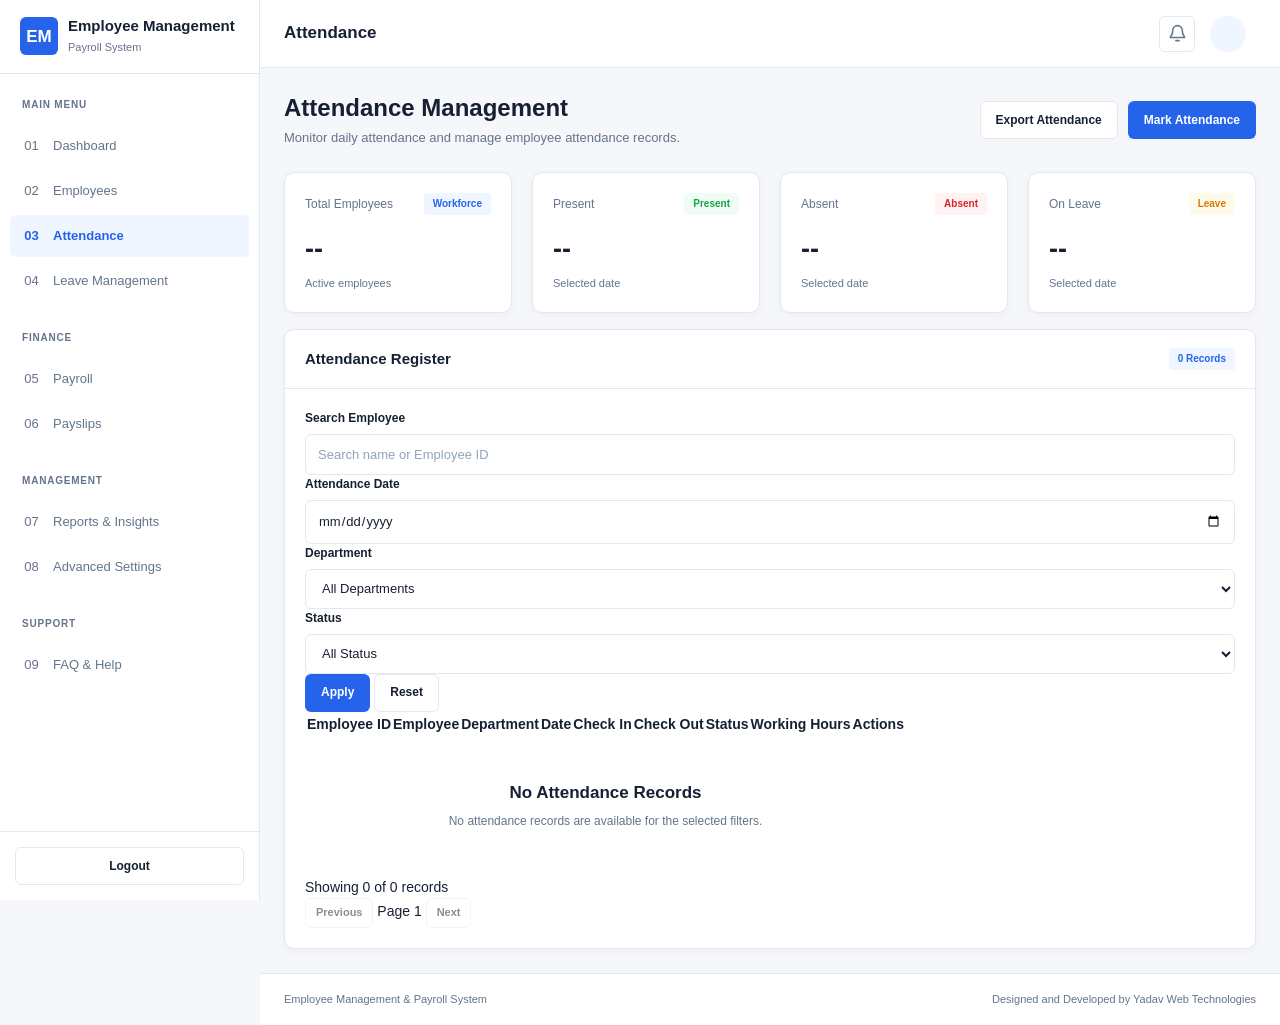
==== attendance.html @ d62b78e9 "Add attendance.html for Attendance Management page This file contains the HTML structure for the Att" ====
<!DOCTYPE html>
<html lang="en">

<head>
    <meta charset="UTF-8">

    <meta name="viewport"
          content="width=device-width, initial-scale=1.0">

    <meta name="robots" content="noindex, nofollow">

    <title>Attendance | Employee Management & Payroll System</title>

    <!-- Universal Stylesheets -->
    <link rel="stylesheet" href="css/style.css">
    <link rel="stylesheet" href="css/table.css">
    <link rel="stylesheet" href="css/filter.css">

    <!-- External Scripts -->
    <script src="js/script.js" defer></script>
    <script src="js/attendance.js" defer></script>

</head>

<body class="app-layout"
      data-page="attendance"
      data-module="attendance">

    <!-- MOBILE SIDEBAR BACKDROP -->

    <div class="sidebar-backdrop"
         id="sidebarBackdrop"
         aria-hidden="true">
    </div>

    <!-- UNIVERSAL SIDEBAR -->

    <aside class="sidebar" id="appSidebar">

        <div class="sidebar-header">

            <a href="dashboard.html" class="sidebar-brand">

                <div class="brand-logo">EM</div>

                <div class="brand-text">
                    <h2>Employee Management</h2>
                    <span>Payroll System</span>
                </div>

            </a>

        </div>

        <nav class="sidebar-body" aria-label="Main Navigation">

            <div class="nav-section">

                <div class="nav-title">Main Menu</div>

                <a href="dashboard.html" class="nav-link">
                    <span class="nav-icon">01</span>
                    <span class="nav-label">Dashboard</span>
                </a>

                <a href="employees.html" class="nav-link">
                    <span class="nav-icon">02</span>
                    <span class="nav-label">Employees</span>
                </a>

                <a href="attendance.html"
                   class="nav-link active"
                   aria-current="page">

                    <span class="nav-icon">03</span>
                    <span class="nav-label">Attendance</span>

                </a>

                <a href="leave.html" class="nav-link">
                    <span class="nav-icon">04</span>
                    <span class="nav-label">Leave Management</span>
                </a>

            </div>

            <div class="nav-section">

                <div class="nav-title">Finance</div>

                <a href="payroll.html" class="nav-link">
                    <span class="nav-icon">05</span>
                    <span class="nav-label">Payroll</span>
                </a>

                <a href="payslips.html" class="nav-link">
                    <span class="nav-icon">06</span>
                    <span class="nav-label">Payslips</span>
                </a>

            </div>

            <div class="nav-section">

                <div class="nav-title">Management</div>

                <a href="reports.html" class="nav-link">
                    <span class="nav-icon">07</span>
                    <span class="nav-label">Reports & Insights</span>
                </a>

                <a href="settings.html" class="nav-link">
                    <span class="nav-icon">08</span>
                    <span class="nav-label">Advanced Settings</span>
                </a>

            </div>

            <div class="nav-section">

                <div class="nav-title">Support</div>

                <a href="faq.html" class="nav-link">
                    <span class="nav-icon">09</span>
                    <span class="nav-label">FAQ & Help</span>
                </a>

            </div>

        </nav>

        <div class="sidebar-footer">

            <button type="button"
                    class="btn btn-secondary btn-block"
                    id="logoutButton">

                Logout

            </button>

        </div>

    </aside>

    <!-- MAIN APPLICATION -->

    <div class="main-wrapper">

        <!-- UNIVERSAL HEADER -->

        <header class="top-header">

            <div class="header-left">

                <button type="button"
                        class="header-action menu-toggle"
                        id="menuToggle"
                        aria-label="Toggle navigation"
                        aria-controls="appSidebar"
                        aria-expanded="false">

                    <svg xmlns="http://www.w3.org/2000/svg"
                         width="24"
                         height="24"
                         viewBox="0 0 24 24"
                         fill="none"
                         stroke="currentColor"
                         stroke-width="2"
                         stroke-linecap="round"
                         stroke-linejoin="round"
                         aria-hidden="true">

                        <line x1="4" y1="6" x2="20" y2="6"></line>
                        <line x1="4" y1="12" x2="20" y2="12"></line>
                        <line x1="4" y1="18" x2="20" y2="18"></line>

                    </svg>

                </button>

                <h1 class="header-title">Attendance</h1>

            </div>

            <div class="header-right">

                <button type="button"
                        class="header-action"
                        id="notificationButton"
                        aria-label="Notifications">

                    <svg xmlns="http://www.w3.org/2000/svg"
                         width="24"
                         height="24"
                         viewBox="0 0 24 24"
                         fill="none"
                         stroke="currentColor"
                         stroke-width="2"
                         stroke-linecap="round"
                         stroke-linejoin="round"
                         aria-hidden="true">

                        <path d="M18 8a6 6 0 0 0-12 0c0 7-3 7-3 9h18c0-2-3-2-3-9"></path>
                        <path d="M10 21h4"></path>

                    </svg>

                </button>

                <div class="user-menu">

                    <div class="user-avatar"
                         id="headerUserAvatar"
                         aria-hidden="true">
                    </div>

                    <div class="user-details">

                        <strong id="headerUserName"></strong>

                        <small id="headerUserRole"></small>

                    </div>

                </div>

            </div>

        </header>

        <!-- MAIN CONTENT -->

        <main class="main-content">

            <div class="container-fluid">

                <!-- PAGE HEADING -->

                <div class="page-heading">

                    <div>

                        <h1>Attendance Management</h1>

                        <p>
                            Monitor daily attendance and manage
                            employee attendance records.
                        </p>

                    </div>

                    <div class="page-actions">

                        <button type="button"
                                class="btn btn-secondary"
                                id="exportAttendance">

                            Export Attendance

                        </button>

                        <button type="button"
                                class="btn btn-primary"
                                id="markAttendanceButton">

                            Mark Attendance

                        </button>

                    </div>

                </div>

                <!-- ATTENDANCE STATISTICS -->

                <section class="grid grid-4 mb-2"
                         aria-label="Attendance Statistics">

                    <article class="card stat-card">

                        <div class="stat-top">

                            <span class="stat-label">
                                Total Employees
                            </span>

                            <span class="badge badge-primary">
                                Workforce
                            </span>

                        </div>

                        <div class="stat-value"
                             id="attendanceTotalEmployees">
                            --
                        </div>

                        <p class="stat-description">
                            Active employees
                        </p>

                    </article>

                    <article class="card stat-card">

                        <div class="stat-top">

                            <span class="stat-label">
                                Present
                            </span>

                            <span class="badge badge-success">
                                Present
                            </span>

                        </div>

                        <div class="stat-value"
                             id="attendancePresent">
                            --
                        </div>

                        <p class="stat-description">
                            Selected date
                        </p>

                    </article>

                    <article class="card stat-card">

                        <div class="stat-top">

                            <span class="stat-label">
                                Absent
                            </span>

                            <span class="badge badge-danger">
                                Absent
                            </span>

                        </div>

                        <div class="stat-value"
                             id="attendanceAbsent">
                            --
                        </div>

                        <p class="stat-description">
                            Selected date
                        </p>

                    </article>

                    <article class="card stat-card">

                        <div class="stat-top">

                            <span class="stat-label">
                                On Leave
                            </span>

                            <span class="badge badge-warning">
                                Leave
                            </span>

                        </div>

                        <div class="stat-value"
                             id="attendanceOnLeave">
                            --
                        </div>

                        <p class="stat-description">
                            Selected date
                        </p>

                    </article>

                </section>

                <!-- ATTENDANCE DIRECTORY -->

                <section class="card"
                         aria-labelledby="attendanceListTitle">

                    <div class="card-header">

                        <h3 id="attendanceListTitle">
                            Attendance Register
                        </h3>

                        <span class="badge badge-primary"
                              id="attendanceRecordCount">
                            0 Records
                        </span>

                    </div>

                    <div class="card-body">

                        <!-- SEARCH AND FILTERS -->

                        <form id="attendanceFilterForm"
                              class="filter-bar"
                              role="search">

                            <div class="filter-search">

                                <label for="attendanceSearch"
                                       class="form-label">

                                    Search Employee

                                </label>

                                <input type="search"
                                       id="attendanceSearch"
                                       name="search"
                                       class="form-control"
                                       placeholder="Search name or Employee ID"
                                       autocomplete="off">

                            </div>

                            <div class="filter-item">

                                <label for="attendanceDate"
                                       class="form-label">

                                    Attendance Date

                                </label>

                                <input type="date"
                                       id="attendanceDate"
                                       name="date"
                                       class="form-control"
                                       required>

                            </div>

                            <div class="filter-item">

                                <label for="attendanceDepartment"
                                       class="form-label">

                                    Department

                                </label>

                                <select id="attendanceDepartment"
                                        name="department"
                                        class="form-control">

                                    <option value="">
                                        All Departments
                                    </option>

                                </select>

                            </div>

                            <div class="filter-item">

                                <label for="attendanceStatus"
                                       class="form-label">

                                    Status

                                </label>

                                <select id="attendanceStatus"
                                        name="status"
                                        class="form-control">

                                    <option value="">All Status</option>
                                    <option value="present">Present</option>
                                    <option value="absent">Absent</option>
                                    <option value="half_day">Half Day</option>
                                    <option value="leave">On Leave</option>
                                    <option value="holiday">Holiday</option>
                                    <option value="unmarked">Not Marked</option>

                                </select>

                            </div>

                            <div class="filter-actions">

                                <button type="submit"
                                        class="btn btn-primary"
                                        id="applyAttendanceFilters">

                                    Apply

                                </button>

                                <button type="reset"
                                        class="btn btn-secondary"
                                        id="resetAttendanceFilters">

                                    Reset

                                </button>

                            </div>

                        </form>

                        <!-- DATABASE STATUS -->

                        <div id="attendanceLoading"
                             class="empty-state"
                             role="status"
                             aria-live="polite"
                             hidden>

                            <div class="loading-spinner"></div>

                            <p class="mt-2">
                                Loading attendance records...
                            </p>

                        </div>

                        <div id="attendanceError"
                             class="empty-state"
                             role="alert"
                             hidden>

                            <h3>Unable to Load Attendance</h3>

                            <p id="attendanceErrorMessage">
                                Attendance records could not be retrieved.
                            </p>

                            <button type="button"
                                    class="btn btn-secondary mt-2"
                                    id="retryAttendance">

                                Try Again

                            </button>

                        </div>

                        <!-- ATTENDANCE TABLE -->

                        <div class="table-responsive"
                             id="attendanceTableContainer">

                            <table class="data-table"
                                   id="attendanceTable">

                                <thead>

                                    <tr>

                                        <th scope="col">
                                            Employee ID
                                        </th>

                                        <th scope="col">
                                            Employee
                                        </th>

                                        <th scope="col">
                                            Department
                                        </th>

                                        <th scope="col">
                                            Date
                                        </th>

                                        <th scope="col">
                                            Check In
                                        </th>

                                        <th scope="col">
                                            Check Out
                                        </th>

                                        <th scope="col">
                                            Status
                                        </th>

                                        <th scope="col">
                                            Working Hours
                                        </th>

                                        <th scope="col">
                                            Actions
                                        </th>

                                    </tr>

                                </thead>

                                <!-- Firebase records will populate here -->

                                <tbody id="attendanceTableBody">

                                    <tr id="attendanceEmptyRow">

                                        <td colspan="9">

                                            <div class="empty-state">

                                                <h3>No Attendance Records</h3>

                                                <p>
                                                    No attendance records
                                                    are available for the
                                                    selected filters.
                                                </p>

                                            </div>

                                        </td>

                                    </tr>

                                </tbody>

                            </table>

                        </div>

                        <!-- PAGINATION -->

                        <div class="table-pagination"
                             id="attendancePagination">

                            <span id="attendancePaginationInfo">
                                Showing 0 of 0 records
                            </span>

                            <div class="pagination-actions">

                                <button type="button"
                                        class="btn btn-secondary btn-sm"
                                        id="attendancePrevPage"
                                        disabled>

                                    Previous

                                </button>

                                <span id="attendanceCurrentPage">
                                    Page 1
                                </span>

                                <button type="button"
                                        class="btn btn-secondary btn-sm"
                                        id="attendanceNextPage"
                                        disabled>

                                    Next

                                </button>

                            </div>

                        </div>

                    </div>

                </section>

            </div>

        </main>

        <!-- UNIVERSAL FOOTER -->

        <footer class="app-footer">

            <span>
                Employee Management & Payroll System
            </span>

            <span>
                Designed and Developed by Yadav Web Technologies
            </span>

        </footer>

    </div>

    <!-- MARK / EDIT ATTENDANCE OVERLAY -->

    <div class="modal-backdrop"
         id="attendanceFormBackdrop"
         hidden>

        <section class="modal modal-lg"
                 role="dialog"
                 aria-modal="true"
                 aria-labelledby="attendanceFormTitle">

            <div class="modal-header">

                <h2 id="attendanceFormTitle">
                    Mark Attendance
                </h2>

                <button type="button"
                        class="modal-close"
                        id="closeAttendanceForm"
                        aria-label="Close attendance form">

                    &times;

                </button>

            </div>

            <form id="attendanceForm">

                <div class="modal-body">

                    <input type="hidden"
                           id="attendanceRecordId"
                           name="recordId">

                    <h3 class="mb-2">
                        Attendance Information
                    </h3>

                    <div class="grid grid-2">

                        <div class="form-group">

                            <label for="attendanceEmployee"
                                   class="form-label">

                                Select Employee

                            </label>

                            <select id="attendanceEmployee"
                                    name="employeeId"
                                    class="form-control"
                                    required>

                                <option value="" selected disabled>
                                    Select Employee
                                </option>

                                <!-- Loaded from Firebase -->

                            </select>

                        </div>

                        <div class="form-group">

                            <label for="attendanceEntryDate"
                                   class="form-label">

                                Date

                            </label>

                            <input type="date"
                                   id="attendanceEntryDate"
                                   name="attendanceDate"
                                   class="form-control"
                                   required>

                        </div>

                        <div class="form-group">

                            <label for="attendanceEntryStatus"
                                   class="form-label">

                                Attendance Status

                            </label>

                            <select id="attendanceEntryStatus"
                                    name="status"
                                    class="form-control"
                                    required>

                                <option value="" selected disabled>
                                    Select Status
                                </option>

                                <option value="present">Present</option>
                                <option value="absent">Absent</option>
                                <option value="half_day">Half Day</option>
                                <option value="leave">On Leave</option>
                                <option value="holiday">Holiday</option>

                            </select>

                        </div>

                        <div class="form-group">

                            <label for="attendanceCheckIn"
                                   class="form-label">

                                Check In

                            </label>

                            <input type="time"
                                   id="attendanceCheckIn"
                                   name="checkIn"
                                   class="form-control">

                        </div>

                        <div class="form-group">

                            <label for="attendanceCheckOut"
                                   class="form-label">

                                Check Out

                            </label>

                            <input type="time"
                                   id="attendanceCheckOut"
                                   name="checkOut"
                                   class="form-control">

                        </div>

                        <div class="form-group">

                            <label for="attendanceOvertime"
                                   class="form-label">

                                Approved Overtime (Hours)

                            </label>

                            <input type="number"
                                   id="attendanceOvertime"
                                   name="overtime"
                                   class="form-control"
                                   min="0"
                                   max="24"
                                   step="0.25"
                                   value="0">

                        </div>

                    </div>

                    <div class="form-group">

                        <label for="attendanceRemarks"
                               class="form-label">

                            Remarks

                        </label>

                        <textarea id="attendanceRemarks"
                                  name="remarks"
                                  class="form-control"
                                  maxlength="500"
                                  placeholder="Optional attendance remarks"></textarea>

                    </div>

                    <div id="attendanceFormError"
                         class="form-error"
                         role="alert"
                         aria-live="assertive"
                         hidden>
                    </div>

                </div>

                <div class="modal-footer">

                    <button type="button"
                            class="btn btn-secondary"
                            id="cancelAttendanceForm">

                        Cancel

                    </button>

                    <button type="submit"
                            class="btn btn-primary"
                            id="saveAttendanceButton">

                        Save Attendance

                    </button>

                </div>

            </form>

        </section>

    </div>

    <!-- ATTENDANCE DETAILS OVERLAY -->

    <div class="modal-backdrop"
         id="attendanceDetailsBackdrop"
         hidden>

        <section class="modal modal-lg"
                 role="dialog"
                 aria-modal="true"
                 aria-labelledby="attendanceDetailsTitle">

            <div class="modal-header">

                <h2 id="attendanceDetailsTitle">
                    Attendance Details
                </h2>

                <button type="button"
                        class="modal-close"
                        id="closeAttendanceDetails"
                        aria-label="Close attendance details">

                    &times;

                </button>

            </div>

            <div class="modal-body"
                 id="attendanceDetailsContent">

                <!-- Authorised record details load here -->

            </div>

            <div class="modal-footer">

                <button type="button"
                        class="btn btn-secondary"
                        id="attendanceDetailsCloseButton">

                    Close

                </button>

                <button type="button"
                        class="btn btn-primary"
                        id="editAttendanceButton">

                    Edit Attendance

                </button>

            </div>

        </section>

    </div>

    <!-- UNIVERSAL CONFIRMATION DIALOG -->

    <div class="modal-backdrop"
         id="confirmBackdrop"
         hidden>

        <section class="modal"
                 role="alertdialog"
                 aria-modal="true"
                 aria-labelledby="confirmTitle"
                 aria-describedby="confirmMessage">

            <div class="modal-body confirm-dialog">

                <h2 class="confirm-title"
                    id="confirmTitle">

                    Confirm Action

                </h2>

                <p class="confirm-message"
                   id="confirmMessage">

                    Are you sure you want to continue?

                </p>

                <div class="confirm-actions">

                    <button type="button"
                            class="btn btn-secondary"
                            id="confirmCancel">

                        Cancel

                    </button>

                    <button type="button"
                            class="btn btn-primary"
                            id="confirmProceed">

                        Confirm

                    </button>

                </div>

            </div>

        </section>

    </div>

    <!-- UNIVERSAL NOTIFICATION CONTAINER -->

    <div class="toast-container"
         id="toastContainer"
         role="status"
         aria-live="polite">
    </div>

</body>
</html>
---- css/style.css ----
/* =====================================================
   EMPLOYEE MANAGEMENT & PAYROLL SYSTEM
   FILE: css/style.css
   UNIVERSAL DESIGN SYSTEM
   ===================================================== */

/* 01. DESIGN VARIABLES */

:root {
    --primary: #2563eb;
    --primary-hover: #1d4ed8;
    --primary-light: #eff6ff;

    --background: #f5f7fb;
    --surface: #ffffff;
    --surface-alt: #f8fafc;

    --text: #172033;
    --text-secondary: #64748b;
    --border: #e2e8f0;

    --success: #16a34a;
    --success-light: #f0fdf4;

    --danger: #dc2626;
    --danger-light: #fef2f2;

    --warning: #d97706;
    --warning-light: #fffbeb;

    --info: #0284c7;

    --sidebar-width: 260px;
    --header-height: 68px;
    --footer-height: 52px;

    --radius-sm: 4px;
    --radius: 6px;
    --radius-lg: 10px;

    --shadow: 0 2px 8px rgba(15, 23, 42, 0.04);
    --shadow-lg: 0 12px 35px rgba(15, 23, 42, 0.12);

    --transition: 0.2s ease;

    --font-family: Arial, Helvetica, sans-serif;
}

/* 02. GLOBAL RESET */

* {
    margin: 0;
    padding: 0;
    box-sizing: border-box;
}

html {
    font-size: 14px;
    scroll-behavior: smooth;
}

body {
    font-family: var(--font-family);
    background: var(--background);
    color: var(--text);
    line-height: 1.5;
    min-height: 100vh;
}

body.modal-open {
    overflow: hidden;
}

button,
input,
select,
textarea {
    font: inherit;
}

button {
    cursor: pointer;
}

a {
    color: inherit;
    text-decoration: none;
}

img {
    max-width: 100%;
    display: block;
}

button,
input,
select,
textarea,
a {
    -webkit-tap-highlight-color: transparent;
}

:focus-visible {
    outline: 2px solid var(--primary);
    outline-offset: 3px;
}

[hidden] {
    display: none !important;
}

/* 03. TYPOGRAPHY */

h1,
h2,
h3,
h4,
h5,
h6 {
    line-height: 1.3;
    font-weight: 600;
}

h1 {
    font-size: 24px;
}

h2 {
    font-size: 20px;
}

h3 {
    font-size: 17px;
}

h4 {
    font-size: 15px;
}

p {
    color: var(--text-secondary);
}

.text-muted {
    color: var(--text-secondary);
}

.text-primary {
    color: var(--primary);
}

.text-success {
    color: var(--success);
}

.text-danger {
    color: var(--danger);
}

.text-center {
    text-align: center;
}

.text-right {
    text-align: right;
}

/* 04. APPLICATION LAYOUT */

.app-layout {
    display: flex;
    min-height: 100vh;
    width: 100%;
}

.main-wrapper {
    flex: 1;
    min-width: 0;
    margin-left: var(--sidebar-width);
    display: flex;
    flex-direction: column;
    min-height: 100vh;
}

.main-content {
    flex: 1;
    min-width: 0;
    width: 100%;
    padding: 24px;
}

.container-fluid {
    width: 100%;
    max-width: 1600px;
    margin: 0 auto;
}

/* 05. SIDEBAR */

.sidebar {
    width: var(--sidebar-width);
    height: 100vh;
    background: var(--surface);
    border-right: 1px solid var(--border);

    position: fixed;
    top: 0;
    left: 0;

    display: flex;
    flex-direction: column;

    z-index: 1000;
    transition: transform var(--transition);
}

.sidebar-header {
    min-height: var(--header-height);
    padding: 16px 20px;

    display: flex;
    align-items: center;
    gap: 12px;

    border-bottom: 1px solid var(--border);
}

.sidebar-brand {
    display: flex;
    align-items: center;
    gap: 10px;
    min-width: 0;
}

.brand-logo {
    width: 38px;
    height: 38px;
    flex-shrink: 0;

    background: var(--primary);
    color: #ffffff;

    border-radius: var(--radius);

    display: flex;
    align-items: center;
    justify-content: center;

    font-size: 17px;
    font-weight: 700;
}

.brand-text {
    min-width: 0;
}

.brand-text h2 {
    font-size: 15px;
    overflow-wrap: anywhere;
}

.brand-text span {
    font-size: 11px;
    color: var(--text-secondary);
}

.sidebar-body {
    flex: 1;
    overflow-y: auto;
    padding: 15px 10px;
}

.nav-section {
    margin-bottom: 20px;
}

.nav-title {
    padding: 8px 12px;
    margin-bottom: 5px;

    font-size: 10px;
    font-weight: 700;

    text-transform: uppercase;
    letter-spacing: 0.8px;

    color: var(--text-secondary);
}

.nav-link {
    width: 100%;
    min-height: 42px;

    display: flex;
    align-items: center;
    gap: 12px;

    padding: 10px 12px;
    margin-bottom: 3px;

    color: var(--text-secondary);
    border-radius: var(--radius);

    font-size: 13px;
    font-weight: 500;

    transition: background var(--transition),
                color var(--transition);
}

.nav-link:hover {
    background: var(--surface-alt);
    color: var(--text);
}

.nav-link.active {
    background: var(--primary-light);
    color: var(--primary);
    font-weight: 600;
}

.nav-icon {
    width: 19px;
    height: 19px;
    flex-shrink: 0;

    display: flex;
    align-items: center;
    justify-content: center;
}

.nav-icon svg {
    width: 19px;
    height: 19px;
}

.nav-label {
    flex: 1;
}

.sidebar-footer {
    padding: 15px;
    border-top: 1px solid var(--border);
}

/* 06. TOP HEADER */

.top-header {
    height: var(--header-height);
    min-height: var(--header-height);

    background: var(--surface);
    border-bottom: 1px solid var(--border);

    display: flex;
    align-items: center;
    justify-content: space-between;

    gap: 15px;
    padding: 0 24px;

    position: sticky;
    top: 0;
    z-index: 900;
}

.header-left,
.header-right {
    display: flex;
    align-items: center;
    gap: 15px;
    min-width: 0;
}

.header-title {
    font-size: 17px;
    font-weight: 600;
}

.header-action {
    width: 36px;
    height: 36px;

    border: 1px solid var(--border);
    background: var(--surface);
    border-radius: var(--radius);

    display: inline-flex;
    align-items: center;
    justify-content: center;

    color: var(--text-secondary);
}

.header-action:hover {
    background: var(--surface-alt);
    color: var(--primary);
}

.header-action svg {
    width: 19px;
    height: 19px;
}

.menu-toggle {
    display: none;
}

.user-menu {
    display: flex;
    align-items: center;
    gap: 10px;
    min-width: 0;
}

.user-avatar {
    width: 36px;
    height: 36px;
    flex-shrink: 0;

    background: var(--primary-light);
    color: var(--primary);

    display: flex;
    align-items: center;
    justify-content: center;

    border-radius: 50%;
    font-size: 13px;
    font-weight: 700;

    overflow: hidden;
}

.user-avatar img {
    width: 100%;
    height: 100%;
    object-fit: cover;
}

.user-details {
    min-width: 0;
}

.user-details strong {
    display: block;
    font-size: 12px;
    font-weight: 600;
}

.user-details small {
    display: block;
    font-size: 11px;
    color: var(--text-secondary);
}

/* 07. PAGE HEADING */

.page-heading {
    display: flex;
    align-items: center;
    justify-content: space-between;

    gap: 15px;
    margin-bottom: 24px;
}

.page-heading p {
    margin-top: 5px;
    font-size: 13px;
}

.page-actions {
    display: flex;
    align-items: center;
    flex-wrap: wrap;
    gap: 10px;
}

/* 08. BUTTONS */

.btn {
    min-height: 38px;
    padding: 9px 15px;

    display: inline-flex;
    align-items: center;
    justify-content: center;
    gap: 8px;

    border: 1px solid transparent;
    border-radius: var(--radius);

    font-size: 12px;
    font-weight: 600;
    line-height: 1.2;

    white-space: nowrap;

    transition: background var(--transition),
                border-color var(--transition),
                color var(--transition);
}

.btn svg {
    width: 16px;
    height: 16px;
}

.btn-primary {
    background: var(--primary);
    color: #ffffff;
}

.btn-primary:hover {
    background: var(--primary-hover);
}

.btn-secondary {
    background: var(--surface);
    color: var(--text);
    border-color: var(--border);
}

.btn-secondary:hover {
    background: var(--surface-alt);
}

.btn-danger {
    background: var(--danger);
    color: #ffffff;
}

.btn-danger:hover {
    background: #b91c1c;
}

.btn-success {
    background: var(--success);
    color: #ffffff;
}

.btn-success:hover {
    background: #15803d;
}

.btn-outline-primary {
    background: transparent;
    color: var(--primary);
    border-color: var(--primary);
}

.btn-outline-primary:hover {
    background: var(--primary-light);
}

.btn-sm {
    min-height: 30px;
    padding: 6px 10px;
    font-size: 11px;
}

.btn-lg {
    min-height: 44px;
    padding: 12px 20px;
    font-size: 14px;
}

.btn-block {
    width: 100%;
}

.btn:disabled {
    opacity: 0.5;
    cursor: not-allowed;
}

/* 09. CARDS */

.card {
    background: var(--surface);
    border: 1px solid var(--border);
    border-radius: var(--radius-lg);
    box-shadow: var(--shadow);

    min-width: 0;
}

.card-header {
    padding: 18px 20px;
    border-bottom: 1px solid var(--border);

    display: flex;
    justify-content: space-between;
    align-items: center;

    gap: 12px;
}

.card-header h3 {
    font-size: 15px;
}

.card-body {
    padding: 20px;
    min-width: 0;
}

.card-footer {
    padding: 15px 20px;
    border-top: 1px solid var(--border);
}

/* 10. GRID SYSTEM */

.grid {
    display: grid;
    gap: 20px;
    min-width: 0;
}

.grid-2 {
    grid-template-columns: repeat(2, minmax(0, 1fr));
}

.grid-3 {
    grid-template-columns: repeat(3, minmax(0, 1fr));
}

.grid-4 {
    grid-template-columns: repeat(4, minmax(0, 1fr));
}

/* 11. DASHBOARD STATISTICS */

.stat-card {
    padding: 20px;
}

.stat-top {
    display: flex;
    align-items: center;
    justify-content: space-between;
    gap: 12px;
}

.stat-label {
    font-size: 12px;
    color: var(--text-secondary);
}

.stat-icon {
    width: 42px;
    height: 42px;

    display: flex;
    align-items: center;
    justify-content: center;

    background: var(--primary-light);
    color: var(--primary);

    border-radius: var(--radius);
}

.stat-icon svg {
    width: 21px;
    height: 21px;
}

.stat-value {
    margin-top: 14px;
    font-size: 27px;
    font-weight: 700;
    overflow-wrap: anywhere;
}

.stat-description {
    margin-top: 6px;
    font-size: 11px;
    color: var(--text-secondary);
}

/* 12. FORMS */

.form-group {
    margin-bottom: 18px;
    min-width: 0;
}

.form-label {
    display: block;
    margin-bottom: 7px;

    font-size: 12px;
    font-weight: 600;
}

.form-control {
    width: 100%;
    min-width: 0;
    min-height: 40px;

    padding: 10px 12px;

    background: var(--surface);
    border: 1px solid var(--border);
    border-radius: var(--radius);

    color: var(--text);
    font-size: 13px;

    outline: none;
    transition: border-color var(--transition);
}

.form-control:focus {
    border-color: var(--primary);
}

.form-control:disabled {
    background: var(--surface-alt);
    cursor: not-allowed;
}

textarea.form-control {
    min-height: 100px;
    resize: vertical;
}

.form-control::placeholder {
    color: #94a3b8;
}

.form-help {
    display: block;
    margin-top: 6px;
    font-size: 11px;
    color: var(--text-secondary);
}

.form-error {
    display: block;
    margin-top: 6px;
    font-size: 11px;
    color: var(--danger);
}

.form-actions {
    display: flex;
    align-items: center;
    justify-content: flex-end;
    gap: 10px;
    flex-wrap: wrap;
    margin-top: 20px;
}

.checkbox-group {
    display: flex;
    align-items: center;
    gap: 8px;
    font-size: 12px;
}

.checkbox-group input {
    accent-color: var(--primary);
}

/* 13. BADGES */

.badge {
    display: inline-flex;
    align-items: center;
    justify-content: center;

    padding: 4px 9px;
    border-radius: var(--radius-sm);

    font-size: 10px;
    font-weight: 600;
    line-height: 1.4;
}

.badge-success {
    background: var(--success-light);
    color: var(--success);
}

.badge-danger {
    background: var(--danger-light);
    color: var(--danger);
}

.badge-warning {
    background: var(--warning-light);
    color: var(--warning);
}

.badge-primary {
    background: var(--primary-light);
    color: var(--primary);
}

/* 14. LOGIN PAGE */

.login-page {
    min-height: 100vh;
    min-height: 100dvh;

    display: flex;
    align-items: center;
    justify-content: center;

    padding: 24px;
    background: var(--background);
}

.login-container {
    width: 100%;
    max-width: 430px;
}

.login-card {
    padding: 32px;
    background: var(--surface);

    border: 1px solid var(--border);
    border-radius: var(--radius-lg);

    box-shadow: var(--shadow-lg);
}

.login-brand {
    display: flex;
    flex-direction: column;
    align-items: center;

    text-align: center;
    margin-bottom: 28px;
}

.login-brand .brand-logo {
    width: 52px;
    height: 52px;

    margin-bottom: 15px;
    font-size: 22px;
}

.login-brand h1 {
    font-size: 21px;
}

.login-brand p {
    margin-top: 7px;
    font-size: 12px;
}

.login-footer {
    margin-top: 20px;
    text-align: center;

    font-size: 11px;
    color: var(--text-secondary);
}

/* 15. MODAL AND OVERLAY SYSTEM */

.modal-backdrop {
    position: fixed;
    inset: 0;

    background: rgba(15, 23, 42, 0.65);

    display: flex;
    align-items: center;
    justify-content: center;

    padding: 20px;
    z-index: 2000;
}

.modal {
    width: 100%;
    max-width: 520px;
    max-height: calc(100dvh - 40px);

    display: flex;
    flex-direction: column;

    background: var(--surface);
    border-radius: var(--radius-lg);

    box-shadow: var(--shadow-lg);
    overflow: hidden;
}

.modal-lg {
    max-width: 850px;
}

.modal-xl {
    max-width: 1100px;
}

.modal-header {
    padding: 18px 22px;

    display: flex;
    align-items: center;
    justify-content: space-between;
    gap: 15px;

    border-bottom: 1px solid var(--border);
}

.modal-header h2 {
    font-size: 17px;
}

.modal-body {
    padding: 22px;
    overflow-y: auto;
    flex: 1;
    min-height: 0;
}

.modal-footer {
    padding: 15px 22px;
    border-top: 1px solid var(--border);

    display: flex;
    align-items: center;
    justify-content: flex-end;
    flex-wrap: wrap;
    gap: 10px;
}

.modal-close {
    width: 32px;
    height: 32px;

    background: transparent;
    border: 1px solid var(--border);
    border-radius: var(--radius);

    display: flex;
    align-items: center;
    justify-content: center;

    font-size: 20px;
    color: var(--text-secondary);
}

/* 16. FULL-PAGE VIEW */

.fullpage-view {
    position: fixed;
    inset: 0;

    background: var(--background);
    z-index: 2100;

    display: flex;
    flex-direction: column;

    overflow: hidden;
}

.fullpage-header {
    min-height: var(--header-height);
    padding: 15px 24px;

    display: flex;
    align-items: center;
    justify-content: space-between;

    gap: 15px;

    background: var(--surface);
    border-bottom: 1px solid var(--border);
}

.fullpage-body {
    flex: 1;
    min-height: 0;
    overflow-y: auto;
    padding: 24px;
}

.fullpage-container {
    width: 100%;
    max-width: 1100px;
    margin: 0 auto;
}

/* 17. CONFIRMATION DIALOG */

.confirm-dialog {
    text-align: center;
}

.confirm-title {
    font-size: 18px;
    margin-bottom: 10px;
}

.confirm-message {
    font-size: 13px;
    line-height: 1.7;
}

.confirm-actions {
    display: flex;
    align-items: center;
    justify-content: center;
    gap: 10px;

    margin-top: 24px;
}

/* 18. NOTIFICATIONS */

.toast-container {
    position: fixed;
    top: 85px;
    right: 20px;

    width: min(350px, calc(100vw - 40px));

    display: flex;
    flex-direction: column;
    gap: 10px;

    z-index: 3000;
    pointer-events: none;
}

.toast {
    padding: 14px 16px;

    background: var(--surface);
    border: 1px solid var(--border);
    border-left: 4px solid var(--primary);

    border-radius: var(--radius);
    box-shadow: var(--shadow-lg);

    font-size: 12px;
    pointer-events: auto;
}

.toast-success {
    border-left-color: var(--success);
}

.toast-danger {
    border-left-color: var(--danger);
}

.toast-warning {
    border-left-color: var(--warning);
}

/* 19. EMPTY AND LOADING STATES */

.empty-state {
    padding: 45px 20px;
    text-align: center;
}

.empty-state h3 {
    margin-bottom: 8px;
}

.empty-state p {
    font-size: 12px;
}

.loading-spinner {
    width: 30px;
    height: 30px;

    border: 3px solid var(--border);
    border-top-color: var(--primary);

    border-radius: 50%;
    animation: spin 0.7s linear infinite;
}

@keyframes spin {
    to {
        transform: rotate(360deg);
    }
}

/* 20. FOOTER */

.app-footer {
    min-height: var(--footer-height);

    padding: 15px 24px;

    display: flex;
    align-items: center;
    justify-content: space-between;

    flex-wrap: wrap;
    gap: 10px;

    background: var(--surface);
    border-top: 1px solid var(--border);

    font-size: 11px;
    color: var(--text-secondary);
}

/* 21. UTILITY CLASSES */

.d-flex {
    display: flex;
}

.align-center {
    align-items: center;
}

.justify-between {
    justify-content: space-between;
}

.flex-wrap {
    flex-wrap: wrap;
}

.w-100 {
    width: 100%;
}

.mt-1 {
    margin-top: 8px;
}

.mt-2 {
    margin-top: 16px;
}

.mb-1 {
    margin-bottom: 8px;
}

.mb-2 {
    margin-bottom: 16px;
}

.gap-1 {
    gap: 8px;
}

.gap-2 {
    gap: 16px;
}

/* 22. MOBILE SIDEBAR BACKDROP */

.sidebar-backdrop {
    display: none;
}

/* 23. RESPONSIVE DESIGN */

/* Tablets and smaller laptops */

@media (max-width: 1100px) {

    .grid-4 {
        grid-template-columns: repeat(2, minmax(0, 1fr));
    }

    .grid-3 {
        grid-template-columns: repeat(2, minmax(0, 1fr));
    }

}

/* Tablets and mobile */

@media (max-width: 900px) {

    .sidebar {
        transform: translateX(-100%);
    }

    .sidebar.open {
        transform: translateX(0);
    }

    .main-wrapper {
        margin-left: 0;
    }

    .menu-toggle {
        display: inline-flex;
    }

    .sidebar-backdrop.active {
        display: block;

        position: fixed;
        inset: 0;

        background: rgba(15, 23, 42, 0.5);
        z-index: 950;
    }

    .main-content {
        padding: 20px;
    }

}

/* Mobile devices */

@media (max-width: 600px) {

    html {
        font-size: 13px;
    }

    h1 {
        font-size: 20px;
    }

    h2 {
        font-size: 18px;
    }

    .top-header {
        padding: 0 15px;
        gap: 8px;
    }

    .header-left,
    .header-right {
        gap: 8px;
    }

    .header-title {
        font-size: 14px;
    }

    .user-details {
        display: none;
    }

    .main-content {
        padding: 15px;
    }

    .page-heading {
        flex-direction: column;
        align-items: flex-start;
    }

    .page-actions {
        width: 100%;
    }

    .grid-2,
    .grid-3,
    .grid-4 {
        grid-template-columns: minmax(0, 1fr);
        gap: 15px;
    }

    .card-header,
    .card-body {
        padding: 15px;
    }

    .card-header {
        flex-wrap: wrap;
    }

    .stat-value {
        font-size: 24px;
    }

    .login-page {
        padding: 15px;
    }

    .login-card {
        padding: 24px 18px;
    }

    .modal-backdrop {
        padding: 10px;
    }

    .modal {
        max-height: calc(100dvh - 20px);
    }

    .modal-header,
    .modal-body,
    .modal-footer {
        padding: 15px;
    }

    .fullpage-header {
        padding: 12px 15px;
    }

    .fullpage-body {
        padding: 15px;
    }

    .app-footer {
        padding: 15px;
        justify-content: center;
        text-align: center;
    }

    .form-actions .btn {
        flex: 1;
    }

    .toast-container {
        top: 75px;
        right: 10px;
        width: calc(100vw - 20px);
    }

}

/* 24. ACCESSIBILITY */

@media (prefers-reduced-motion: reduce) {

    *,
    *::before,
    *::after {
        scroll-behavior: auto !important;
        animation-duration: 0.01ms !important;
        transition-duration: 0.01ms !important;
    }

}

/* 25. PRINT SUPPORT */

@media print {

    .sidebar,
    .top-header,
    .app-footer,
    .page-actions,
    .modal-close,
    .fullpage-header,
    .no-print {
        display: none !important;
    }

    body {
        background: #ffffff;
    }

    .main-wrapper {
        margin: 0;
    }

    .main-content {
        padding: 0;
    }

    .card {
        box-shadow: none;
    }

    .fullpage-view {
        position: static;
        overflow: visible;
    }

    .fullpage-body {
        padding: 0;
        overflow: visible;
    }

}
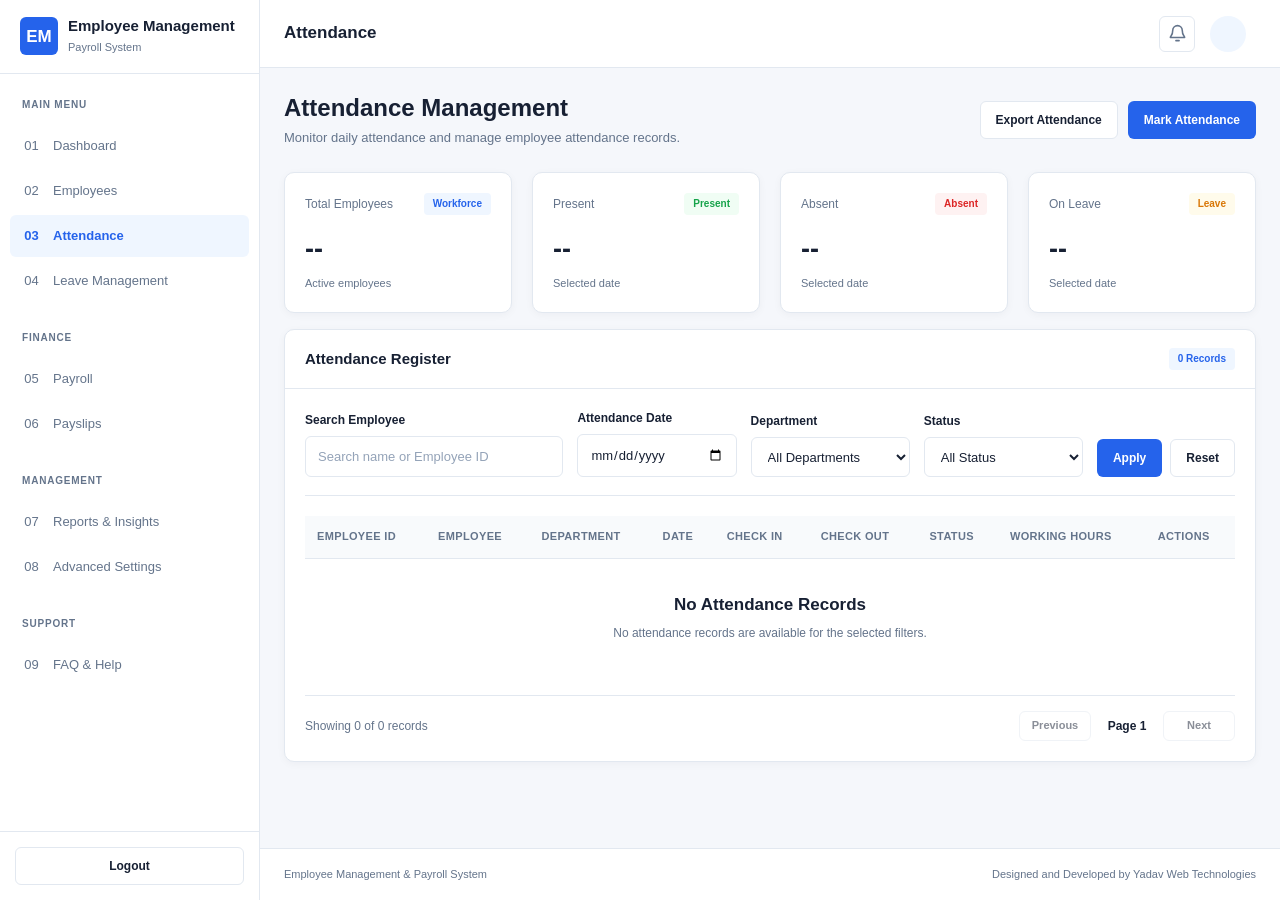
==== commit 5df32a04: "Update script references in attendance.html Removed old script references and added new scripts for " ====
--- a/attendance.html
+++ b/attendance.html
@@ -17,8 +17,13 @@
     <link rel="stylesheet" href="css/filter.css">
 
     <!-- External Scripts -->
-    <script src="js/script.js" defer></script>
-    <script src="js/attendance.js" defer></script>
+
+<script src="js/runtime-config.js" defer></script>
+<script src="js/auth.js" defer></script>
+<script src="js/firebase-config.js" defer></script>
+<script src="js/script.js" defer></script>
+<script src="js/PAGE-SPECIFIC.js" defer></script>
+
 
 </head>
 
--- a/css/table.css
+++ b/css/table.css
@@ -0,0 +1,749 @@
+/* =========================================================
+   EMPLOYEE MANAGEMENT & PAYROLL SYSTEM
+   FILE: css/table.css
+
+   PURPOSE:
+   Universal responsive table and pagination styling.
+
+   DEPENDENCIES:
+   css/style.css
+
+   RULES:
+   - Table-related selectors only.
+   - No duplicated universal component definitions.
+   - No inline styling required.
+   - Firebase-generated rows use the same structure.
+========================================================= */
+
+
+/* =========================================================
+   01. RESPONSIVE TABLE CONTAINER
+========================================================= */
+
+.table-responsive {
+    width: 100%;
+    max-width: 100%;
+    min-width: 0;
+    position: relative;
+    overflow-x: auto;
+    overflow-y: visible;
+    -webkit-overflow-scrolling: touch;
+    scrollbar-width: thin;
+    scrollbar-color: var(--border) transparent;
+}
+
+.table-responsive::-webkit-scrollbar {
+    height: 6px;
+}
+
+.table-responsive::-webkit-scrollbar-track {
+    background: transparent;
+}
+
+.table-responsive::-webkit-scrollbar-thumb {
+    background: var(--border);
+    border-radius: var(--radius);
+}
+
+
+/* =========================================================
+   02. UNIVERSAL DATA TABLE
+========================================================= */
+
+.data-table {
+    width: 100%;
+    min-width: 0;
+    border-collapse: collapse;
+    border-spacing: 0;
+    background: var(--surface);
+    color: var(--text);
+    font-family: var(--font-family);
+    font-size: 13px;
+    line-height: 1.5;
+    text-align: left;
+}
+
+.data-table caption {
+    padding: 12px 0;
+    color: var(--text-secondary);
+    font-size: 12px;
+    text-align: left;
+}
+
+.data-table thead {
+    background: var(--surface-alt);
+}
+
+.data-table th,
+.data-table td {
+    padding: 13px 12px;
+    border-bottom: 1px solid var(--border);
+    text-align: left;
+    vertical-align: middle;
+    overflow-wrap: anywhere;
+}
+
+.data-table th {
+    color: var(--text-secondary);
+    font-size: 11px;
+    font-weight: 700;
+    line-height: 1.4;
+    letter-spacing: 0.35px;
+    text-transform: uppercase;
+    white-space: nowrap;
+}
+
+.data-table td {
+    color: var(--text);
+    font-weight: 400;
+}
+
+.data-table tbody tr {
+    transition: background-color var(--transition);
+}
+
+.data-table tbody tr:hover {
+    background: var(--surface-alt);
+}
+
+.data-table tbody tr:last-child td {
+    border-bottom: none;
+}
+
+
+/* =========================================================
+   03. TABLE CONTENT
+========================================================= */
+
+.data-table td strong {
+    display: inline-block;
+    color: var(--text);
+    font-weight: 600;
+}
+
+.data-table td small {
+    display: block;
+    margin-top: 3px;
+    color: var(--text-secondary);
+    font-size: 11px;
+    line-height: 1.5;
+}
+
+.data-table td a:not(.btn) {
+    color: var(--primary);
+    font-weight: 600;
+    text-decoration: none;
+}
+
+.data-table td a:not(.btn):hover {
+    color: var(--primary-hover);
+    text-decoration: underline;
+}
+
+.data-table td .badge {
+    max-width: 100%;
+    white-space: normal;
+    text-align: center;
+}
+
+.data-table td .btn {
+    vertical-align: middle;
+}
+
+.data-table td time {
+    white-space: nowrap;
+}
+
+.data-table td[data-type="currency"],
+.data-table th[data-type="currency"],
+.data-table td[data-type="number"],
+.data-table th[data-type="number"] {
+    font-variant-numeric: tabular-nums;
+    text-align: right;
+}
+
+.data-table td[data-type="currency"] {
+    font-weight: 600;
+}
+
+
+/* =========================================================
+   04. TABLE ACTION BUTTONS
+========================================================= */
+
+.table-actions {
+    display: flex;
+    align-items: center;
+    flex-wrap: wrap;
+    gap: 6px;
+}
+
+.table-actions .btn {
+    flex-shrink: 0;
+}
+
+.table-action-icon {
+    display: inline-flex;
+    align-items: center;
+    justify-content: center;
+    width: 30px;
+    height: 30px;
+    padding: 5px;
+    border: 1px solid var(--border);
+    border-radius: var(--radius);
+    background: var(--surface);
+    color: var(--text-secondary);
+    cursor: pointer;
+    transition:
+        color var(--transition),
+        background-color var(--transition),
+        border-color var(--transition);
+}
+
+.table-action-icon:hover {
+    color: var(--primary);
+    background: var(--primary-light);
+    border-color: var(--primary);
+}
+
+.table-action-icon:disabled {
+    opacity: 0.5;
+    cursor: not-allowed;
+}
+
+.table-action-icon svg {
+    display: block;
+    width: 16px;
+    height: 16px;
+}
+
+
+/* =========================================================
+   05. EMPLOYEE / USER INFORMATION INSIDE TABLES
+========================================================= */
+
+.table-user {
+    display: flex;
+    align-items: center;
+    gap: 10px;
+    min-width: 0;
+}
+
+.table-user-avatar {
+    display: flex;
+    align-items: center;
+    justify-content: center;
+    flex: 0 0 34px;
+    width: 34px;
+    height: 34px;
+    overflow: hidden;
+    border-radius: 50%;
+    background: var(--primary-light);
+    color: var(--primary);
+    font-size: 11px;
+    font-weight: 700;
+}
+
+.table-user-avatar img {
+    display: block;
+    width: 100%;
+    height: 100%;
+    object-fit: cover;
+}
+
+.table-user-info {
+    flex: 1;
+    min-width: 0;
+}
+
+.table-user-name {
+    display: block;
+    color: var(--text);
+    font-weight: 600;
+    overflow-wrap: anywhere;
+}
+
+.table-user-subtitle {
+    display: block;
+    margin-top: 2px;
+    color: var(--text-secondary);
+    font-size: 11px;
+    overflow-wrap: anywhere;
+}
+
+
+/* =========================================================
+   06. TABLE FOOTER / FINANCIAL TOTALS
+========================================================= */
+
+.data-table tfoot {
+    background: var(--surface-alt);
+}
+
+.data-table tfoot th,
+.data-table tfoot td {
+    padding: 13px 12px;
+    border-top: 1px solid var(--border);
+    border-bottom: none;
+    color: var(--text);
+    font-size: 13px;
+    font-weight: 700;
+    text-transform: none;
+    letter-spacing: normal;
+}
+
+.data-table tfoot td[data-type="currency"] {
+    color: var(--primary);
+}
+
+
+/* =========================================================
+   07. EMPTY RECORD / FULL-WIDTH ROW
+========================================================= */
+
+.data-table td[colspan] {
+    width: 100%;
+    padding: 0;
+    text-align: center;
+}
+
+.data-table td[colspan] > .empty-state {
+    padding: 35px 20px;
+}
+
+.data-table tbody tr:has(> td[colspan]):hover {
+    background: transparent;
+}
+
+
+/* =========================================================
+   08. TABLE CHECKBOXES
+========================================================= */
+
+.table-checkbox {
+    width: 16px;
+    height: 16px;
+    margin: 0;
+    accent-color: var(--primary);
+    cursor: pointer;
+}
+
+.table-checkbox:disabled {
+    opacity: 0.5;
+    cursor: not-allowed;
+}
+
+
+/* =========================================================
+   09. TABLE PAGINATION
+========================================================= */
+
+.table-pagination {
+    display: flex;
+    align-items: center;
+    justify-content: space-between;
+    flex-wrap: wrap;
+    gap: 12px;
+    width: 100%;
+    margin-top: 18px;
+    padding-top: 15px;
+    border-top: 1px solid var(--border);
+    color: var(--text-secondary);
+    font-size: 12px;
+}
+
+.pagination-actions {
+    display: flex;
+    align-items: center;
+    flex-wrap: wrap;
+    gap: 8px;
+}
+
+.pagination-actions > span {
+    min-width: 56px;
+    color: var(--text);
+    font-size: 12px;
+    font-weight: 600;
+    text-align: center;
+    white-space: nowrap;
+}
+
+.pagination-actions .btn {
+    min-width: 72px;
+}
+
+
+/* =========================================================
+   10. TABLE UTILITY CLASSES
+========================================================= */
+
+.table-nowrap {
+    white-space: nowrap;
+}
+
+.table-cell-muted {
+    color: var(--text-secondary);
+}
+
+.table-cell-primary {
+    color: var(--primary);
+    font-weight: 600;
+}
+
+.table-cell-success {
+    color: var(--success);
+    font-weight: 600;
+}
+
+.table-cell-danger {
+    color: var(--danger);
+    font-weight: 600;
+}
+
+.table-cell-warning {
+    color: var(--warning);
+    font-weight: 600;
+}
+
+.table-cell-empty {
+    color: var(--text-secondary);
+    font-style: italic;
+}
+
+.table-row-selected {
+    background: var(--primary-light);
+}
+
+.table-row-inactive {
+    opacity: 0.65;
+}
+
+
+/* =========================================================
+   11. TABLE LOADING PLACEHOLDER
+========================================================= */
+
+.table-loading-cell {
+    padding: 30px 15px;
+    color: var(--text-secondary);
+    text-align: center;
+}
+
+.table-loading-content {
+    display: flex;
+    align-items: center;
+    justify-content: center;
+    flex-direction: column;
+    gap: 12px;
+    min-height: 100px;
+}
+
+
+/* =========================================================
+   12. TABLET RESPONSIVENESS
+========================================================= */
+
+@media (max-width: 1100px) {
+
+    .data-table {
+        font-size: 12px;
+    }
+
+    .data-table th,
+    .data-table td {
+        padding: 11px 9px;
+    }
+
+    .data-table th {
+        font-size: 10px;
+    }
+
+    .table-user {
+        gap: 7px;
+    }
+
+    .table-user-avatar {
+        flex-basis: 30px;
+        width: 30px;
+        height: 30px;
+    }
+
+}
+
+
+/* =========================================================
+   13. MOBILE CARD-STYLE TABLE LAYOUT
+
+   Firebase-generated rows must receive data-label attributes
+   corresponding to their column headings.
+
+   Example:
+   <td data-label="Employee ID">...</td>
+
+   Shared JavaScript will also assign these attributes to
+   existing rows automatically.
+========================================================= */
+
+@media (max-width: 760px) {
+
+    .table-responsive {
+        overflow-x: hidden;
+        overflow-y: visible;
+    }
+
+    .data-table {
+        display: block;
+        width: 100%;
+        border-collapse: separate;
+        font-size: 12px;
+    }
+
+    .data-table caption {
+        display: block;
+        width: 100%;
+    }
+
+    .data-table thead {
+        display: none;
+    }
+
+    .data-table tbody {
+        display: block;
+        width: 100%;
+    }
+
+    .data-table tbody tr {
+        display: block;
+        width: 100%;
+        margin-bottom: 12px;
+        overflow: hidden;
+        border: 1px solid var(--border);
+        border-radius: var(--radius);
+        background: var(--surface);
+    }
+
+    .data-table tbody tr:last-child {
+        margin-bottom: 0;
+    }
+
+    .data-table tbody td {
+        display: flex;
+        align-items: flex-start;
+        justify-content: space-between;
+        gap: 12px;
+        width: 100%;
+        min-width: 0;
+        padding: 11px 12px;
+        border-bottom: 1px solid var(--border);
+        text-align: right;
+        overflow-wrap: anywhere;
+    }
+
+    .data-table tbody td:last-child {
+        border-bottom: none;
+    }
+
+    .data-table tbody td::before {
+        content: attr(data-label);
+        flex: 0 0 39%;
+        min-width: 0;
+        color: var(--text-secondary);
+        font-size: 11px;
+        font-weight: 700;
+        text-align: left;
+        text-transform: uppercase;
+        letter-spacing: 0.2px;
+        overflow-wrap: anywhere;
+    }
+
+    .data-table tbody td[data-label=""]::before,
+    .data-table tbody td:not([data-label])::before {
+        display: none;
+    }
+
+    .data-table tbody td[data-type="currency"],
+    .data-table tbody td[data-type="number"] {
+        text-align: right;
+    }
+
+    .data-table tbody td[colspan] {
+        display: block;
+        padding: 0;
+        border: none;
+        text-align: center;
+    }
+
+    .data-table tbody td[colspan]::before {
+        display: none;
+    }
+
+    .data-table tbody td[colspan] > .empty-state {
+        padding: 28px 15px;
+    }
+
+    .table-actions {
+        justify-content: flex-end;
+        flex: 1;
+    }
+
+    .table-user {
+        justify-content: flex-end;
+        flex: 1;
+        text-align: left;
+    }
+
+    .table-user-info {
+        flex: 0 1 auto;
+    }
+
+    .data-table tfoot {
+        display: block;
+        width: 100%;
+        margin-top: 12px;
+        padding: 12px;
+        border: 1px solid var(--border);
+        border-radius: var(--radius);
+    }
+
+    .data-table tfoot tr {
+        display: flex;
+        align-items: center;
+        justify-content: space-between;
+        flex-wrap: wrap;
+        gap: 8px;
+        width: 100%;
+    }
+
+    .data-table tfoot th,
+    .data-table tfoot td {
+        display: block;
+        width: auto;
+        padding: 5px 0;
+        border: none;
+    }
+
+    .table-pagination {
+        align-items: flex-start;
+        flex-direction: column;
+        gap: 12px;
+        margin-top: 15px;
+    }
+
+    .pagination-actions {
+        justify-content: space-between;
+        width: 100%;
+    }
+
+}
+
+
+/* =========================================================
+   14. SMALL MOBILE DEVICES
+========================================================= */
+
+@media (max-width: 420px) {
+
+    .data-table tbody td {
+        gap: 8px;
+        padding: 10px;
+        font-size: 11px;
+    }
+
+    .data-table tbody td::before {
+        flex-basis: 37%;
+        font-size: 10px;
+    }
+
+    .table-user-avatar {
+        flex-basis: 28px;
+        width: 28px;
+        height: 28px;
+    }
+
+    .table-actions {
+        gap: 5px;
+    }
+
+    .pagination-actions {
+        gap: 5px;
+    }
+
+    .pagination-actions .btn {
+        min-width: 65px;
+        padding: 7px 9px;
+        font-size: 11px;
+    }
+
+    .pagination-actions > span {
+        min-width: 45px;
+        font-size: 11px;
+    }
+
+}
+
+
+/* =========================================================
+   15. PRINT STYLES
+
+   Printed reports retain an actual tabular layout.
+========================================================= */
+
+@media print {
+
+    .table-responsive {
+        overflow: visible;
+    }
+
+    .data-table {
+        display: table;
+        width: 100%;
+        border-collapse: collapse;
+        font-size: 10px;
+    }
+
+    .data-table thead {
+        display: table-header-group;
+    }
+
+    .data-table tbody {
+        display: table-row-group;
+    }
+
+    .data-table tbody tr {
+        display: table-row;
+        break-inside: avoid;
+        page-break-inside: avoid;
+        border: none;
+    }
+
+    .data-table tbody td {
+        display: table-cell;
+        padding: 7px;
+        border-bottom: 1px solid var(--border);
+        text-align: left;
+    }
+
+    .data-table tbody td::before {
+        display: none;
+    }
+
+    .data-table tfoot {
+        display: table-footer-group;
+    }
+
+    .data-table tfoot tr {
+        display: table-row;
+    }
+
+    .data-table tfoot th,
+    .data-table tfoot td {
+        display: table-cell;
+        padding: 7px;
+    }
+
+    .table-actions,
+    .table-pagination {
+        display: none;
+    }
+
+}
--- a/css/filter.css
+++ b/css/filter.css
@@ -0,0 +1,512 @@
+/* =========================================================
+   EMPLOYEE MANAGEMENT & PAYROLL SYSTEM
+   FILE: css/filter.css
+
+   PURPOSE:
+   Universal search, filtering and filter-action styling.
+
+   DEPENDENCIES:
+   1. css/style.css
+
+   RULES:
+   - Filter-specific selectors only.
+   - No duplicated universal CSS declarations.
+   - Fully responsive.
+   - Compatible with Firebase-generated options.
+   - No inline CSS or JavaScript required.
+========================================================= */
+
+
+/* =========================================================
+   01. UNIVERSAL FILTER BAR
+========================================================= */
+
+.filter-bar {
+    display: flex;
+    align-items: flex-end;
+    flex-wrap: wrap;
+    gap: 14px;
+    width: 100%;
+    min-width: 0;
+    margin-bottom: 20px;
+    padding-bottom: 18px;
+    border-bottom: 1px solid var(--border);
+}
+
+
+/* =========================================================
+   02. SEARCH FIELD CONTAINER
+========================================================= */
+
+.filter-search {
+    flex: 2 1 230px;
+    min-width: 0;
+}
+
+.filter-search .form-control {
+    width: 100%;
+    min-width: 0;
+}
+
+.filter-search input[type="search"] {
+    appearance: none;
+    -webkit-appearance: none;
+}
+
+.filter-search input[type="search"]::-webkit-search-cancel-button {
+    cursor: pointer;
+}
+
+
+/* =========================================================
+   03. INDIVIDUAL FILTER FIELDS
+========================================================= */
+
+.filter-item {
+    flex: 1 1 145px;
+    min-width: 0;
+}
+
+.filter-item .form-control {
+    width: 100%;
+    min-width: 0;
+}
+
+.filter-item select {
+    max-width: 100%;
+    cursor: pointer;
+}
+
+.filter-item input[type="date"],
+.filter-item input[type="month"],
+.filter-item input[type="time"] {
+    max-width: 100%;
+    min-width: 0;
+}
+
+
+/* =========================================================
+   04. FILTER ACTION BUTTONS
+========================================================= */
+
+.filter-actions {
+    display: flex;
+    align-items: center;
+    justify-content: flex-end;
+    flex: 0 1 auto;
+    flex-wrap: wrap;
+    gap: 8px;
+    min-width: 0;
+}
+
+.filter-actions .btn {
+    flex-shrink: 0;
+}
+
+
+/* =========================================================
+   05. OPTIONAL FILTER GROUP
+========================================================= */
+
+.filter-group {
+    display: flex;
+    align-items: flex-end;
+    flex-wrap: wrap;
+    gap: 12px;
+    width: 100%;
+    min-width: 0;
+}
+
+.filter-group-title {
+    flex-basis: 100%;
+    margin-bottom: 2px;
+    color: var(--text-secondary);
+    font-size: 12px;
+    font-weight: 700;
+}
+
+
+/* =========================================================
+   06. ACTIVE FILTER INDICATORS
+========================================================= */
+
+.filter-active-list {
+    display: flex;
+    align-items: center;
+    flex-wrap: wrap;
+    gap: 8px;
+    width: 100%;
+    min-width: 0;
+}
+
+.filter-active-item {
+    display: inline-flex;
+    align-items: center;
+    gap: 7px;
+    max-width: 100%;
+    padding: 6px 9px;
+    border: 1px solid var(--border);
+    border-radius: var(--radius);
+    background: var(--primary-light);
+    color: var(--primary);
+    font-size: 11px;
+    font-weight: 600;
+    overflow-wrap: anywhere;
+}
+
+.filter-active-remove {
+    display: inline-flex;
+    align-items: center;
+    justify-content: center;
+    flex-shrink: 0;
+    width: 17px;
+    height: 17px;
+    padding: 0;
+    border: none;
+    border-radius: var(--radius-sm);
+    background: transparent;
+    color: inherit;
+    font-size: 15px;
+    cursor: pointer;
+}
+
+.filter-active-remove:hover {
+    background: var(--surface);
+}
+
+.filter-active-remove:focus-visible {
+    outline: 2px solid var(--primary);
+    outline-offset: 2px;
+}
+
+
+/* =========================================================
+   07. FILTER RESULTS INFORMATION
+========================================================= */
+
+.filter-results {
+    display: flex;
+    align-items: center;
+    justify-content: space-between;
+    flex-wrap: wrap;
+    gap: 10px;
+    width: 100%;
+    min-width: 0;
+    margin-bottom: 14px;
+    color: var(--text-secondary);
+    font-size: 12px;
+}
+
+.filter-results-count {
+    color: var(--text);
+    font-weight: 700;
+}
+
+.filter-results-description {
+    min-width: 0;
+    overflow-wrap: anywhere;
+}
+
+
+/* =========================================================
+   08. COLLAPSIBLE ADVANCED FILTERS
+========================================================= */
+
+.filter-advanced {
+    width: 100%;
+    min-width: 0;
+}
+
+.filter-advanced[hidden] {
+    display: none;
+}
+
+.filter-advanced-panel {
+    display: grid;
+    grid-template-columns: repeat(3, minmax(0, 1fr));
+    gap: 14px;
+    width: 100%;
+    min-width: 0;
+    margin-top: 12px;
+    padding: 16px;
+    border: 1px solid var(--border);
+    border-radius: var(--radius);
+    background: var(--surface-alt);
+}
+
+.filter-advanced-panel > * {
+    min-width: 0;
+}
+
+.filter-toggle {
+    display: inline-flex;
+    align-items: center;
+    justify-content: center;
+    gap: 7px;
+    padding: 6px 0;
+    border: none;
+    background: transparent;
+    color: var(--primary);
+    font-size: 12px;
+    font-weight: 600;
+    cursor: pointer;
+}
+
+.filter-toggle:hover {
+    color: var(--primary-hover);
+}
+
+.filter-toggle svg {
+    width: 15px;
+    height: 15px;
+    transition: transform var(--transition);
+}
+
+.filter-toggle[aria-expanded="true"] svg {
+    transform: rotate(180deg);
+}
+
+
+/* =========================================================
+   09. FILTER CATEGORY BUTTONS
+
+   Suitable for dynamically generated FAQ categories
+   and other optional category-based filtering.
+========================================================= */
+
+.filter-category-list {
+    display: flex;
+    align-items: center;
+    flex-wrap: wrap;
+    gap: 8px;
+    width: 100%;
+    min-width: 0;
+}
+
+.filter-category {
+    display: inline-flex;
+    align-items: center;
+    justify-content: center;
+    gap: 6px;
+    max-width: 100%;
+    padding: 9px 13px;
+    border: 1px solid var(--border);
+    border-radius: var(--radius);
+    background: var(--surface);
+    color: var(--text-secondary);
+    font-size: 12px;
+    font-weight: 600;
+    line-height: 1.4;
+    text-align: center;
+    overflow-wrap: anywhere;
+    cursor: pointer;
+    transition:
+        color var(--transition),
+        border-color var(--transition),
+        background-color var(--transition);
+}
+
+.filter-category:hover {
+    border-color: var(--primary);
+    color: var(--primary);
+    background: var(--primary-light);
+}
+
+.filter-category.active,
+.filter-category[aria-pressed="true"] {
+    border-color: var(--primary);
+    background: var(--primary);
+    color: var(--surface);
+}
+
+.filter-category:disabled {
+    opacity: 0.5;
+    cursor: not-allowed;
+}
+
+
+/* =========================================================
+   10. FILTER LOADING / DISABLED STATE
+========================================================= */
+
+.filter-bar[aria-busy="true"] {
+    opacity: 0.7;
+}
+
+.filter-bar[aria-busy="true"] .filter-actions {
+    pointer-events: none;
+}
+
+.filter-item .form-control:disabled,
+.filter-search .form-control:disabled {
+    cursor: not-allowed;
+}
+
+
+/* =========================================================
+   11. DATE RANGE FILTERS
+========================================================= */
+
+.filter-date-range {
+    display: flex;
+    align-items: flex-end;
+    flex: 2 1 300px;
+    gap: 10px;
+    min-width: 0;
+}
+
+.filter-date-range > * {
+    flex: 1 1 0;
+    min-width: 0;
+}
+
+
+/* =========================================================
+   12. TABLET RESPONSIVENESS
+========================================================= */
+
+@media (max-width: 1100px) {
+
+    .filter-search {
+        flex-basis: 200px;
+    }
+
+    .filter-item {
+        flex-basis: 140px;
+    }
+
+    .filter-advanced-panel {
+        grid-template-columns: repeat(2, minmax(0, 1fr));
+    }
+
+}
+
+
+/* =========================================================
+   13. MOBILE RESPONSIVENESS
+========================================================= */
+
+@media (max-width: 760px) {
+
+    .filter-bar {
+        align-items: stretch;
+        gap: 12px;
+        margin-bottom: 16px;
+        padding-bottom: 16px;
+    }
+
+    .filter-search {
+        flex: 1 1 100%;
+        width: 100%;
+    }
+
+    .filter-item {
+        flex: 1 1 calc(50% - 6px);
+    }
+
+    .filter-actions {
+        justify-content: stretch;
+        flex: 1 1 100%;
+        width: 100%;
+    }
+
+    .filter-actions .btn {
+        flex: 1 1 0;
+        min-width: 0;
+    }
+
+    .filter-advanced-panel {
+        gap: 12px;
+        padding: 12px;
+    }
+
+    .filter-date-range {
+        flex: 1 1 100%;
+        width: 100%;
+    }
+
+}
+
+
+/* =========================================================
+   14. SMALL MOBILE DEVICES
+========================================================= */
+
+@media (max-width: 480px) {
+
+    .filter-bar {
+        gap: 11px;
+    }
+
+    .filter-item {
+        flex: 1 1 100%;
+        width: 100%;
+    }
+
+    .filter-actions {
+        flex-direction: column;
+        align-items: stretch;
+    }
+
+    .filter-actions .btn {
+        flex: 0 0 auto;
+        width: 100%;
+    }
+
+    .filter-advanced-panel {
+        grid-template-columns: minmax(0, 1fr);
+    }
+
+    .filter-date-range {
+        flex-direction: column;
+        align-items: stretch;
+    }
+
+    .filter-date-range > * {
+        flex: 0 0 auto;
+        width: 100%;
+    }
+
+    .filter-category {
+        flex: 1 1 auto;
+    }
+
+    .filter-results {
+        align-items: flex-start;
+        flex-direction: column;
+    }
+
+}
+
+
+/* =========================================================
+   15. REDUCED MOTION
+========================================================= */
+
+@media (prefers-reduced-motion: reduce) {
+
+    .filter-toggle svg,
+    .filter-category {
+        transition: none;
+    }
+
+}
+
+
+/* =========================================================
+   16. PRINT STYLES
+========================================================= */
+
+@media print {
+
+    .filter-bar,
+    .filter-group,
+    .filter-active-list,
+    .filter-toggle,
+    .filter-category-list,
+    .filter-advanced,
+    .filter-results {
+        display: none !important;
+    }
+
+}
